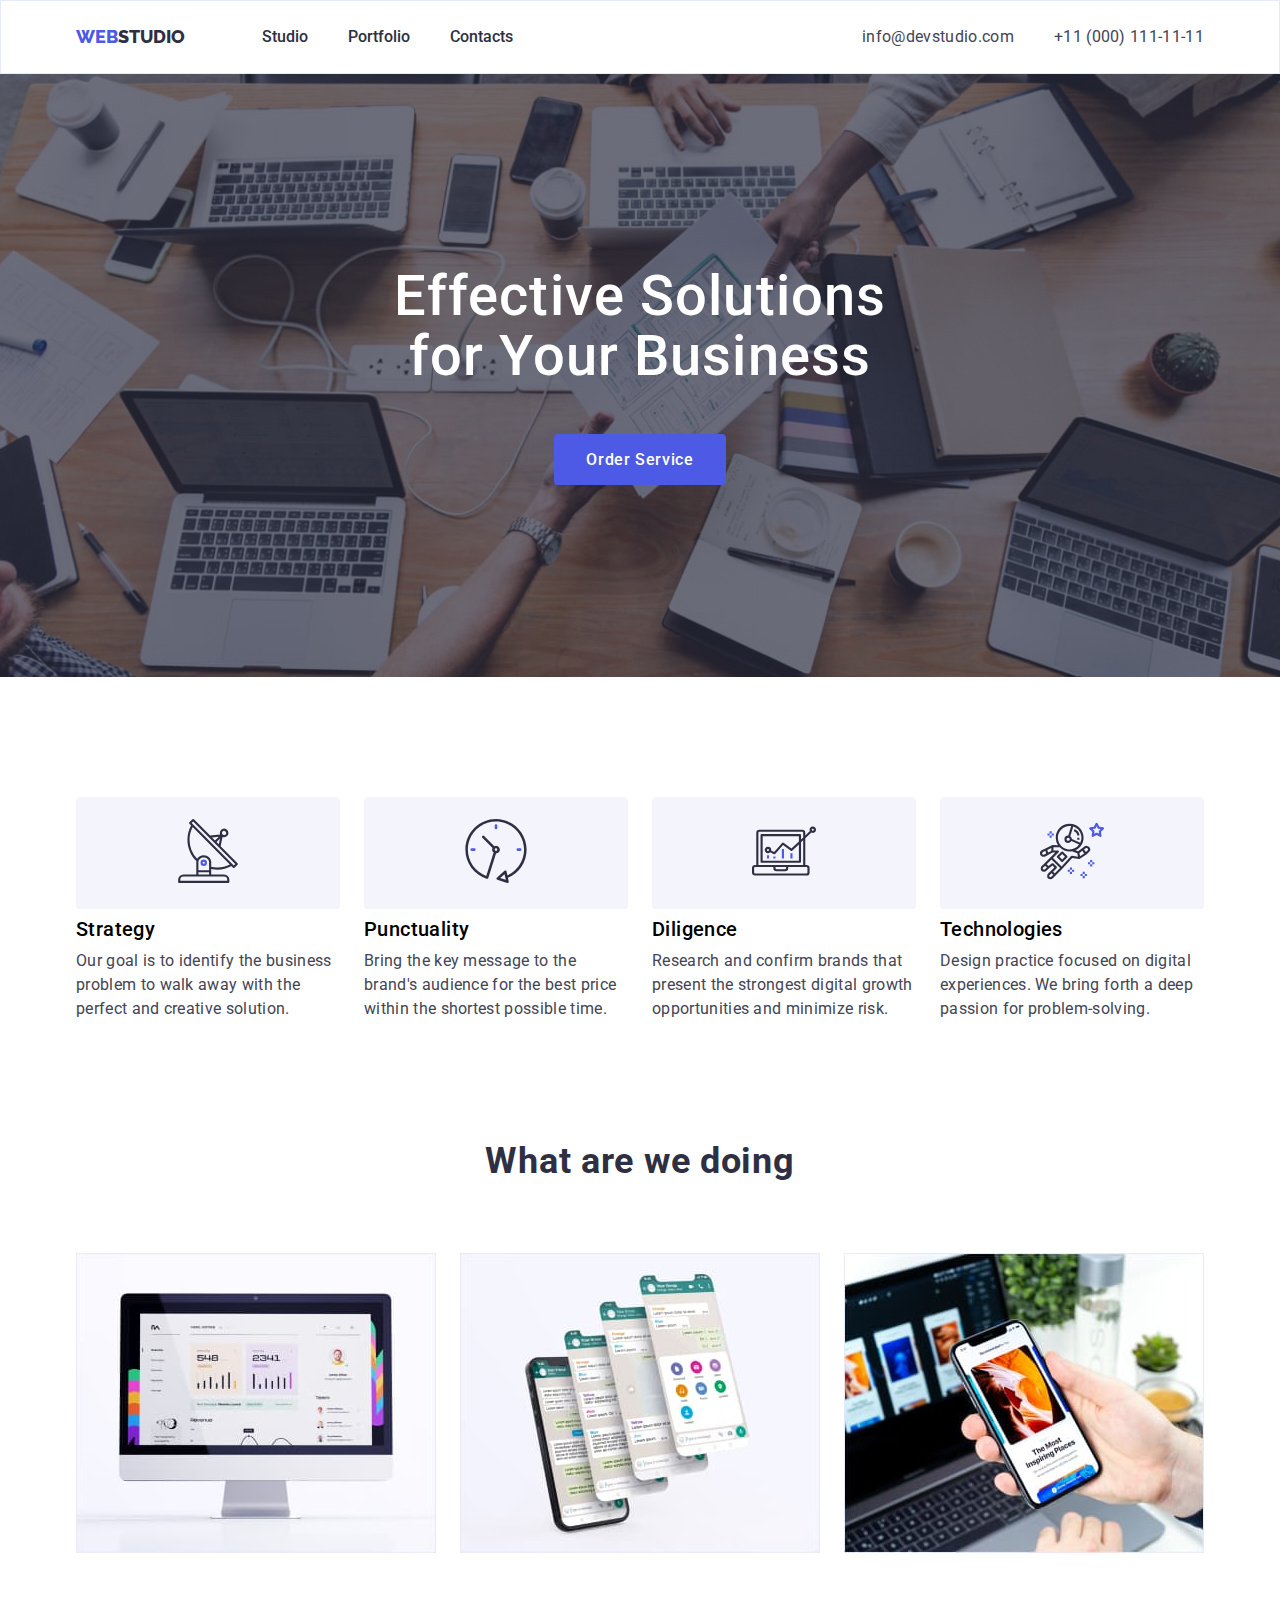
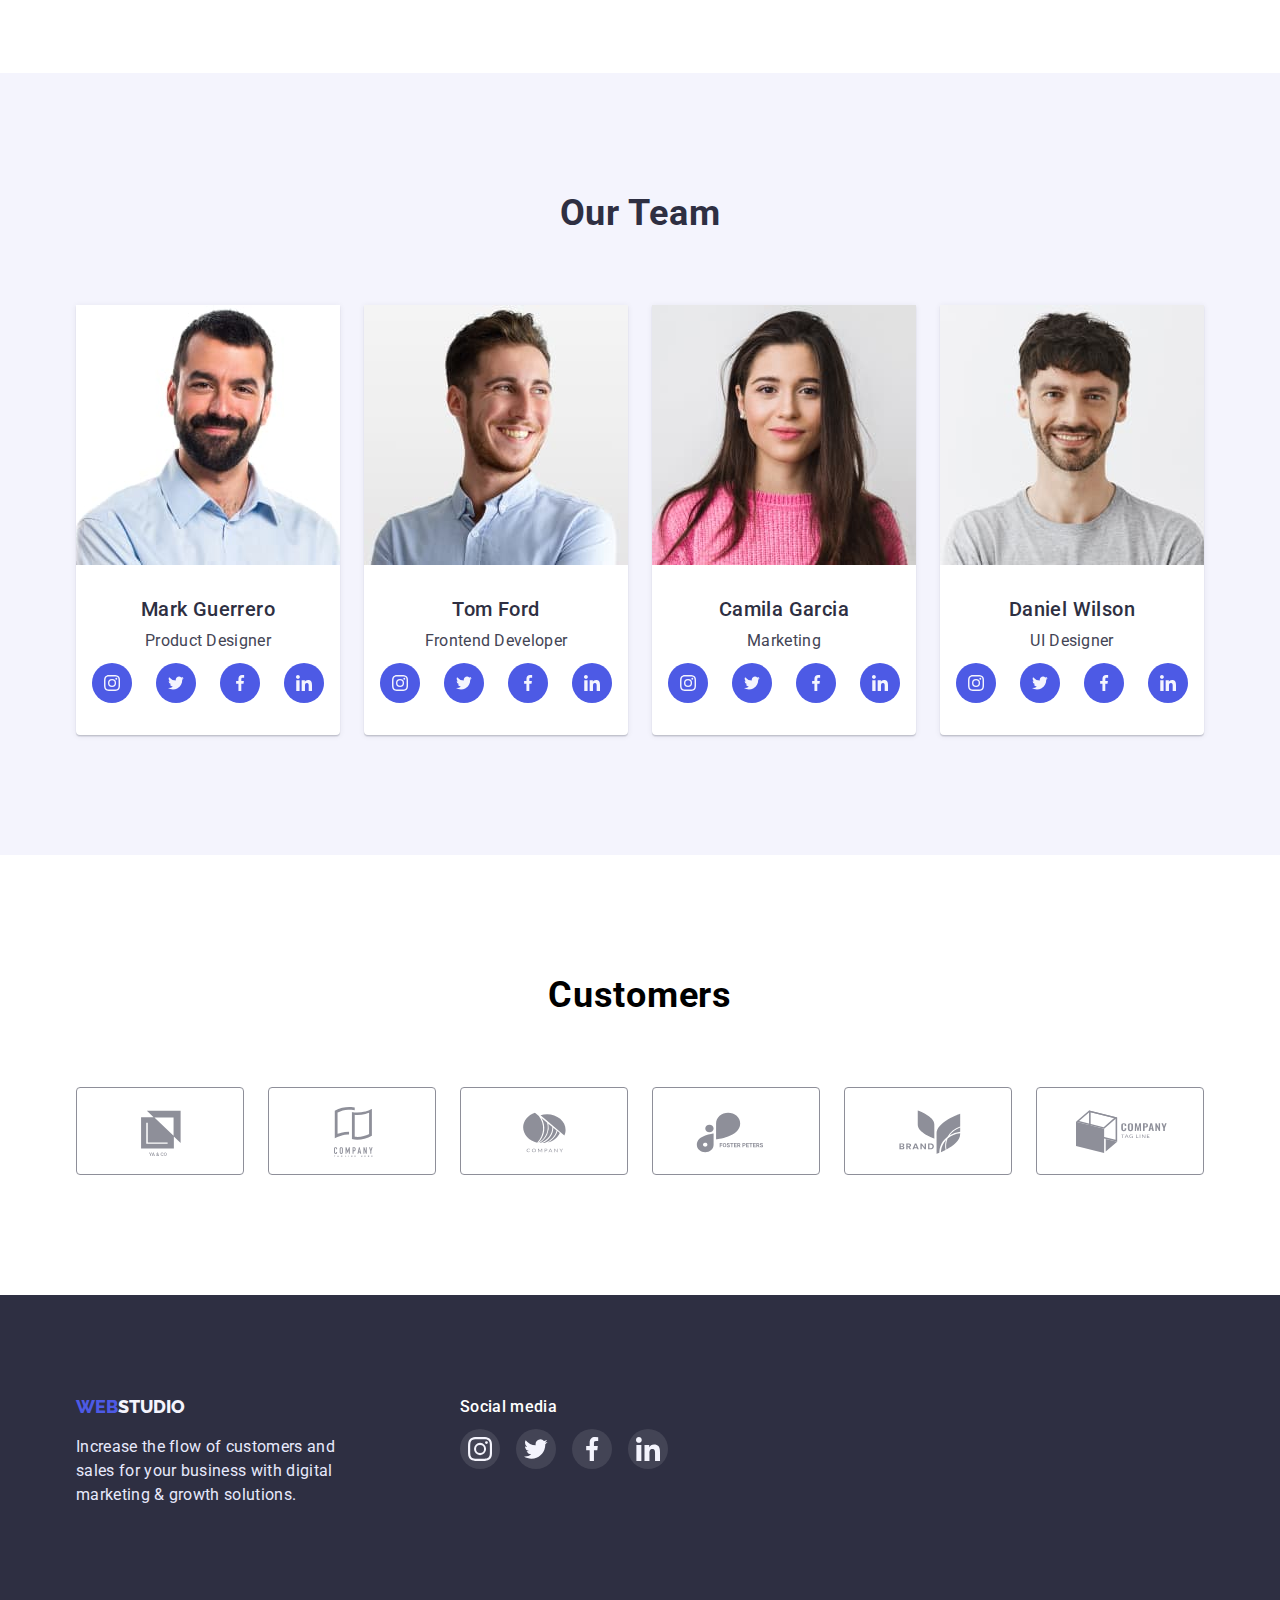
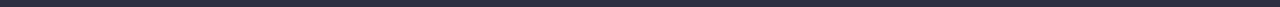
==== index.html @ e8c15be3 "1" ====
<!DOCTYPE html>
<html lang="eu">

<head>
    <meta charset="UTF-8">
    <meta http-equiv="X-UA-Compatible" content="IE=edge">
    <meta name="viewport" content="width=device-width, initial-scale=1.0">
    <link rel="preconnect" href="https://fonts.googleapis.com">
    <link rel="preconnect" href="https://fonts.gstatic.com" crossorigin>
    <link href="https://fonts.googleapis.com/css2?family=Raleway:wght@800&family=Roboto:wght@400;500;700&display=swap"
        rel="stylesheet">
    <link
        href="https://fonts.googleapis.com/css2?family=Raleway:wght@500&family=Roboto:wght@400;500;700;900&display=swap"
        rel="stylesheet">
    <link rel="stylesheet"
        href="https://cdnjs.cloudflare.com/ajax/libs/modern-normalize/1.1.0/modern-normalize.min.css">
    <link rel="stylesheet" href="./css/styles.css">
    <title>Document</title>
</head>

<body>
    <header class="header">
        <div class="container main-block">
            <nav class="main-nav">
                <a href="#" class="logo1">Web<span class="logo2">Studio</span></a>
                <ul class="menu-nav">
                    <li><a href="#" class="link">Studio</a></li>
                    <li><a href="./portfolio.html" class="link">Portfolio</a></li>
                    <li><a href="#" class="link">Contacts</a></li>
                </ul>
            </nav>
            <ul class="second-nav">
                <li><a href="mailto:info@devstudio.com" class="mail">info@devstudio.com</a></li>
                <li><a href="tel:+380961111111" class="phone">+11 (000) 111-11-11</a></li>
            </ul>
        </div>
    </header>
    <main>

        <section class="hero-section">
            <div class="container-hero">
                <h1 class="hero">Effective Solutions<br>for Your Business</h1>
                <a href="#" class="order-button">
                    Order Service
                </a>
            </div>
        </section>
        <section class="section-features">
            <div class="container ">
                <h2 class="visually-hidden">Our features</h2>
                <ul class="features">
                    <li class="features-item">
                        <div>
                            <a href="">
                                <svg class="features-icon" width="64" height="64">
                                    <use href="./images/icons.svg#icon-antenna"></use>
                                </svg>
                            </a>
                        </div>
                        <h3 class="title">Strategy</h3>
                        <p class="information">Our goal is to identify the business
                            problem to walk away with the perfect and creative solution.</p>
                    </li>

                    <li class="features-item">
                        <div>
                            <a href="">
                                <svg class="features-icon" width="64" height="64">
                                    <use href="./images/icons.svg#icon-clock-1"></use>
                                </svg>
                            </a>
                        </div>
                        <h3 class="title">Punctuality</h3>

                        <p class="information">Bring the key message to the brand's audience for the best price within
                            the
                            shortest possible
                            time.</p>
                    </li>

                    <li class="features-item">
                        <div>
                            <a href="">
                                <svg class="features-icon" width="64" height="64">
                                    <use href="./images/icons.svg#icon-diagram"></use>
                                </svg>
                            </a>
                        </div>
                        <h3 class="title">Diligence</h3>

                        <p class="information">Research and confirm brands that present the strongest digital growth
                            opportunities and minimize
                            risk.</p>
                    </li>

                    <li class="features-item">
                        <div>
                            <a href="">
                                <svg class="features-icon" width="64" height="64">
                                    <use href="./images/icons.svg#icon-astronaut"></use>
                                </svg>
                            </a>
                        </div>
                        <h3 class="title">Technologies</h3>

                        <p class="information">Design practice focused on digital experiences. We bring forth a deep
                            passion
                            for
                            problem-solving.</p>
                    </li>
                </ul>
            </div>
        </section>

        <section class="our-work">
            <div class="container">
                <h2 class="sub-hero">What are we doing</h2>
                <ul class="description-list">
                    <li><img src="./images/IMAC.jpg" alt="IMAC" width="360" class="img"></li>
                    <li><img src="./images/mod-dev.jpg" alt="Mobile development" width="360" class="img">
                    </li>
                    <li><img src="./images/testing.jpg" alt="Testing program softwear" width="360" class="img">
                    </li>
                </ul>
            </div>

        </section>
        <section class="our-team">
            <div class="container">
                <h2 class="sub-hero">Our Team</h2>
                <ul class="description-list">
                    <li class="project"><img src="./images/Mark-Guerrero.jpg" alt="Mark Guerrero" width="264"
                            class="img">
                        <div class="review">
                            <h3>Mark Guerrero</h3>
                            <p class="sub-info">Product Designer</p>
                            <ul class="soc-list">
                                <li class="soc-items"><a href="" class="soc-link">
                                        <svg class="soc-icon" width="16" height="16">
                                            <use href="./images/icons.svg#icon-instagram"></use>
                                        </svg>
                                    </a>
                                </li>

                                <li class="soc-items"><a href="" class="soc-link">
                                        <svg class="soc-icon" width="16" height="16">
                                            <use href="./images/icons.svg#icon-Twiter"></use>
                                        </svg>
                                    </a>
                                </li>

                                <li class="soc-items"><a href="" class="soc-link">
                                        <svg class="soc-icon" width="16" height="16">
                                            <use href="./images/icons.svg#icon-facebook"></use>
                                        </svg>
                                    </a>
                                </li>

                                <li class="soc-items"><a href="" class="soc-link">
                                        <svg class="soc-icon" width="16" height="16">
                                            <use href="./images/icons.svg#icon-linkedin"></use>
                                        </svg>
                                    </a>
                                </li>
                            </ul>
                        </div>
                    </li>

                    <li class="project"><img src="./images/Tom-Ford.jpg" alt="Mark Guerrero" width="264" class="img">
                        <div class="review">
                            <h3>Tom Ford
                            </h3>
                            <p class="sub-info">Frontend Developer</p>
                            <ul class="soc-list">
                                <li class="soc-items"><a href="" class="soc-link">
                                        <svg class="soc-icon" width="16" height="16">
                                            <use href="./images/icons.svg#icon-instagram"></use>
                                        </svg>
                                    </a>
                                </li>

                                <li class="soc-items"><a href="" class="soc-link">
                                        <svg class="soc-icon" width="16" height="16">
                                            <use href="./images/icons.svg#icon-Twiter"></use>
                                        </svg>
                                    </a>
                                </li>

                                <li class="soc-items"><a href="" class="soc-link">
                                        <svg class="soc-icon" width="16" height="16">
                                            <use href="./images/icons.svg#icon-facebook"></use>
                                        </svg>
                                    </a>
                                </li>

                                <li class="soc-items"><a href="" class="soc-link">
                                        <svg class="soc-icon" width="16" height="16">
                                            <use href="./images/icons.svg#icon-linkedin"></use>
                                        </svg>
                                    </a>
                                </li>
                            </ul>
                        </div>
                    </li>

                    <li class="project"><img src="./images/Camila-Garcia.jpg" alt="Camila Garcia" width="264"
                            class="img">
                        <div class="review">
                            <h3>Camila Garcia</h3>
                            <p class="sub-info">Marketing</p>
                            <ul class="soc-list">
                                <li class="soc-items"><a href="" class="soc-link">
                                        <svg class="soc-icon" width="16" height="16">
                                            <use href="./images/icons.svg#icon-instagram"></use>
                                        </svg>
                                    </a>
                                </li>

                                <li class="soc-items"><a href="" class="soc-link">
                                        <svg class="soc-icon" width="16" height="16">
                                            <use href="./images/icons.svg#icon-Twiter"></use>
                                        </svg>
                                    </a>
                                </li>

                                <li class="soc-items"><a href="" class="soc-link">
                                        <svg class="soc-icon" width="16" height="16">
                                            <use href="./images/icons.svg#icon-facebook"></use>
                                        </svg>
                                    </a>
                                </li>

                                <li class="soc-items"><a href="" class="soc-link">
                                        <svg class="soc-icon" width="16" height="16">
                                            <use href="./images/icons.svg#icon-linkedin"></use>
                                        </svg>
                                    </a>
                                </li>
                            </ul>
                        </div>
                    </li>

                    <li class="project"><img src="./images/Daniel-Wilson.jpg" alt="Daniel Wilson" width="264"
                            class="img">
                        <div class="review">
                            <h3>Daniel Wilson</h3>
                            <p class="sub-info">UI Designer</p>
                            <ul class="soc-list">
                                <li class="soc-items"><a href="" class="soc-link">
                                        <svg class="soc-icon" width="16" height="16">
                                            <use href="./images/icons.svg#icon-instagram"></use>
                                        </svg>
                                    </a>
                                </li>

                                <li class="soc-items"><a href="" class="soc-link">
                                        <svg class="soc-icon" width="16" height="16">
                                            <use href="./images/icons.svg#icon-Twiter"></use>
                                        </svg>
                                    </a>
                                </li>

                                <li class="soc-items"><a href="" class="soc-link">
                                        <svg class="soc-icon" width="16" height="16">
                                            <use href="./images/icons.svg#icon-facebook"></use>
                                        </svg>
                                    </a>
                                </li>

                                <li class="soc-items"><a href="" class="soc-link">
                                        <svg class="soc-icon" width="16" height="16">
                                            <use href="./images/icons.svg#icon-linkedin"></use>
                                        </svg>
                                    </a>
                                </li>
                            </ul>
                        </div>
                    </li>
                </ul>
            </div>
        </section>
        <section class="section-comp">
            <div class="container-comp">
                <h2>Customers</h2>
                <ul class="company-list">
                    <li class="company-items">
                        <a href="" class="company-link">
                            <svg class="company-icon">
                                <use href="./images/icons.svg#icon-YA-GO"></use>
                            </svg>
                        </a>
                    </li>
                    <li class="company-items">
                        <a href="" class="company-link">
                            <svg class="company-icon">
                                <use href="./images/icons.svg#icon-Tagline"></use>
                            </svg>
                        </a>
                    </li>
                    <li class="company-items">
                        <a href="" class="company-link">
                            <svg class="company-icon">
                                <use href="./images/icons.svg#icon-Company"></use>
                            </svg>
                        </a>
                    </li>
                    <li class="company-items">
                        <a href="" class="company-link">
                            <svg class="company-icon">
                                <use href="./images/icons.svg#icon-Foster-peters"></use>
                            </svg>
                        </a>
                    </li>
                    <li class="company-items">
                        <a href="" class="company-link">
                            <svg class="company-icon">
                                <use href="./images/icons.svg#icon-Brand"></use>
                            </svg>
                        </a>
                    </li>
                    <li class="company-items">
                        <a href="" class="company-link">
                            <svg class="company-icon">
                                <use href="./images/icons.svg#icon-Company-box"></use>
                            </svg>
                        </a>
                    </li>
                </ul>
            </div>
        </section>
    </main>
    <footer class="footer">
        <div class="container-footer">
            <div>
                <a href="#" class="logo1">WEB<span class="logo2-1">STUDIO</span></a>
                <p class="foot-text">Increase the flow of customers and sales for your business with digital
                    marketing &
                    growth
                    solutions.</p>
            </div>
            <div class="footer-hero">
                <h3>Social media</h3>
                <ul class="soc-list-footer">
                    <li class="soc-items-footer"><a href="" class="soc-link-footer">
                            <svg class="soc-icon-footer" width="16" height="16">
                                <use href="./images/icons.svg#icon-instagram"></use>
                            </svg>
                        </a>
                    </li>

                    <li class="soc-items-footer"><a href="" class="soc-link-footer">
                            <svg class="soc-icon-footer" width="16" height="16">
                                <use href="./images/icons.svg#icon-Twiter"></use>
                            </svg>
                        </a>
                    </li>

                    <li class="soc-items-footer"><a href="" class="soc-link-footer">
                            <svg class="soc-icon-footer" width="16" height="16">
                                <use href="./images/icons.svg#icon-facebook"></use>
                            </svg>
                        </a>
                    </li>

                    <li class="soc-items-footer"><a href="" class="soc-link-footer">
                            <svg class="soc-icon-footer" width="16" height="16">
                                <use href="./images/icons.svg#icon-linkedin"></use>
                            </svg>
                        </a>
                    </li>
                </ul>
            </div>

        </div>
    </footer>
</body>


</html>
---- css/styles.css ----
:root {
    --color-brend: #4D5AE5;
    --color-brend2: #2E2F42;
    --color-button: #E7E9FC;
    --color-extrainfo: #434455;
    --color-second-white: #F4F4FD;
}

* {
    margin: 0;
    padding: 0;
}

body {
    font-family: 'Roboto', sans-serif;
    background: white;
}

.header {
    box-shadow: 0px 2px 1px rgba(46, 47, 66, 0.08), 0px 1px 1px rgba(46, 47, 66, 0.16), 0px 1px 6px rgba(46, 47, 66, 0.08);
    border: 1px solid #E7E9FC;
}

.features-item {
    max-width: 264px;
}

.features-item>div {
    margin-bottom: 8px;
    display: flex;
    align-items: center;
    justify-content: center;
    height: 112px;
    width: 264px;
    background-color: #F4F4FD;
    border-radius: 4px;
}

.container {}

.main-block {
    display: flex;
    justify-content: space-between;
}

.main-nav {
    display: flex;
    align-items: center;

}

.main-nav>a {
    text-transform: uppercase;
}

.list-features {
    display: flex;

}

.main-section {
    padding-top: 96px;
    padding-bottom: 120px;
}

.container-project {
    width: 1152px;
    padding: 0px 12px;
    margin: 0 auto;
}

.container-comp {
    text-align: center;
}

.container-comp>h2 {
    text-transform: capitalize;
    letter-spacing: 0.02em;
    font-weight: 700;
    font-size: 36px;
    line-height: 40px;
}


.container,
.container-hero,
.container-footer,
.container-button,
.container-comp {
    width: 1152px;
    padding: 0px 12px;
    margin: 0 auto;


}

.container-footer {
    display: flex;
    text-align: start;
}

.visually-hidden {
    position: absolute;
    width: 1px;
    height: 1px;
    margin: -1px;
    border: 0;
    padding: 0;
    white-space: nowrap;
    clip-path: inset(100%);
    clip: rect(0 0 0 0);
    overflow: hidden;
}

.sub-info {
    font-size: 16px;
    line-height: 24px;
    margin-top: 8px;
    font-weight: 400;
    letter-spacing: 0.02em;
    color: #434455;

}

.logo1 {
    text-decoration: none;
    font-family: "Raleway";
    font-style: normal;
    font-weight: 800;
    font-size: 18px;
    line-height: 24px;
    color: var(--color-brend);

}

.logo2 {
    color: var(--color-brend2);
}

.our-team {
    padding-bottom: 120px;
    padding-top: 120px;
    background: #F4F4FD;
}

.our-work {
    padding-top: 120px;
    padding-bottom: 120px;
}

.img {

    margin: 0px;
    display: block;
}

.sub-hero {
    margin-bottom: 72px;
    text-align: center;

    font-style: normal;
    font-weight: 700;
    font-size: 36px;
    line-height: 40px;


    letter-spacing: 0.02em;

    color: var(--color-brend2);
}

.hero-section {
    max-width: 1440px;
    background-image: linear-gradient(rgba(46, 47, 66, 0.7),
            rgba(46, 47, 66, 0.7)),
        url(../images/people-office.jpg);
    background-repeat: no-repeat;
    background-size: cover;
    background-position: center;
    padding: 192px 0px;
    text-align: center;
    margin: 0 auto;
}

.hero {
    margin-bottom: 48px;
    text-align: center;

    font-style: normal;
    font-weight: 500;
    font-size: 56px;
    line-height: 60px;

    letter-spacing: 0.02em;
    color: #FFFFFF;
}

h3 {
    font-weight: 500;
    font-size: 20px;
    line-height: 24px;

    letter-spacing: 0.02em;
}

.title-port {

    font-style: normal;
    font-weight: 500;
    font-size: 20px;
    line-height: 24px;

    letter-spacing: 0.02em;
}

.title {
    margin-bottom: 8px;

    font-style: normal;
    font-weight: 500;
    font-size: 20px;
    line-height: 24px;

    letter-spacing: 0.02em;


}

.information {
    max-width: 264px;
    letter-spacing: 0.02em;
    color: var(--color-extrainfo);
}

.visually-hidden {
    position: absolute;
    width: 1px;
    height: 1px;
    margin: -1px;
    border: 0;
    padding: 0;
    white-space: nowrap;
    clip-path: inset(100%);
    clip: rect (0 0 0 0);
    overflow: hidden;
}

.second-nav {
    display: flex;
    gap: 40px;
}

.menu-nav {
    margin-left: 77px;
    display: flex;
    gap: 40px;
}

.body-nav {
    justify-content: center;
    display: flex;

    margin-bottom: 72px;
    display: flex;
    gap: 24px;
}

.section-features {
    padding-top: 120px;
}

.features {
    display: flex;
    justify-content: space-between;
}

.description-list {
    display: flex;
    justify-content: space-between;
}

.project-port {

    border-radius: 0px 0px 4px 4px;
    background: #FFFFFF;
    width: 360px;
    font-weight: 500;
    color: var(--color-brend2);
}

.project-port:hover {
    box-shadow: 0px 1px 6px rgba(46, 47, 66, 0.08), 0px 1px 1px rgba(46, 47, 66, 0.16), 0px 2px 1px rgba(46, 47, 66, 0.08);
}


.soc-list {
    margin-top: 10px;
    display: flex;
    justify-content: center;
    column-gap: 24px;
    list-style: none;
}

.soc-items {
    width: 40px;
    height: 40px;
}

.soc-link {
    display: flex;
    align-items: center;
    justify-content: center;
    width: 100%;
    height: 100%;
    background-color: var(--color-brend);
    border-radius: 100%;
}

.soc-icon {
    fill: var(--color-second-white)
}

.soc-link:hover,
.soc-link:focus {

    background-color: #404BBF;
}

.list-project {

    display: flex;
    flex-wrap: wrap;
    row-gap: 48px;
    column-gap: 24px;
}

.menu-nav,
.second-nav,
.body-nav,
.list-project,
.features,
.description-list {
    font-weight: 400;
    font-size: 16px;
    list-style: none;
}

.review {
    border-radius: 0px 0px 4px 4px;
    padding-top: 32px;
    padding-bottom: 32px;
    ;

    text-align: center;
}



.link,
.phone,
.project,
.foot-text,
.information {
    font-weight: 400;
    font-size: 16px;
    line-height: 24px;
}

.link:focus,
.mail:focus,
.phone:focus {
    color: var(--color-brend);
}

.link {
    display: block;
    padding: 24px 0px;
    text-decoration: none;
    font-weight: 500;
    color: var(--color-brend2);

}

.mail,
.phone {
    display: block;
    padding: 24px 0px;
    font-style: normal;
    font-weight: 400;
    font-size: 16px;
    line-height: 24px;


    letter-spacing: 0.02em;
    text-decoration: none;
    color: var(--color-extrainfo);
}

.button {
    padding: 8px 16px;

    background: #F4F4FD;

    border: 1px solid #E7E9FC;
    border-radius: 4px;

    font-weight: 500;
    color: var(--color-brend);
    cursor: pointer;

    font-family: inherit;
    font-style: normal;
    font-size: 16px;
    line-height: 24px;
    letter-spacing: 0.04em;
}

.button:hover,
button:focus {
    box-shadow: 0px 3px 1px rgba(0, 0, 0, 0.1), 0px 2px 1px rgba(0, 0, 0, 0.08), 0px 2px 2px rgba(0, 0, 0, 0.12);
    border: 1px solid var(--color-brend);
    color: #FFFFFF;
    background-color: var(--color-brend);
}

.order-button {
    display: inline-block;
    padding: 16px 32px;
    min-width: 170px;
    font-family: 'Roboto';
    font-weight: 500;
    font-size: 16px;
    line-height: 19px;
    letter-spacing: 0.04em;
    text-decoration: none;
    background: #4D5AE5;
    color: #FFFFFF;
    border-radius: 4px;
    cursor: pointer;

}

.order-button:hover {
    background: #4D5AE5;
    box-shadow: 0px 1px 6px rgba(46, 47, 66, 0.08), 0px 1px 1px rgba(46, 47, 66, 0.16), 0px 2px 1px rgba(46, 47, 66, 0.08);
    border-radius: 4px;
}

.order-button:focus {
    background: #404BBF;
}

.review-prot {
    border-left: 1px solid #E7E9FC;
    border-right: 1px solid #E7E9FC;
    border-bottom: 1px solid #E7E9FC;
    padding-top: 32px;
    padding-bottom: 32px;
    padding-left: 16px;
    text-align: left;

}

.project {

    background: #FFFFFF;




    box-shadow: 0px 1px 6px rgba(46, 47, 66, 0.08), 0px 1px 1px rgba(46, 47, 66, 0.16), 0px 2px 1px rgba(46, 47, 66, 0.08);
    border-radius: 0px 0px 4px 4px;

    color: var(--color-brend2);
}

.section-comp {
    padding-top: 120px;
    padding-bottom: 120px;
}

.company-list {
    margin-top: 72px;
    display: flex;
    justify-content: center;
    column-gap: 24px;
    list-style: none;
}

.company-items {
    width: 168px;
    height: 88px;
}

.company-link {

    border-radius: 4px;
    border: 1px solid #8E8F99;
    padding: 16px 32px;
    display: flex;
    width: 100%;
    height: 100%;
}

.company-icon {
    fill: #8E8F99;
}

.company-link:hover .company-icon,
.company-link:focus .company-icon {
    fill: #404BBF;
}

.company-link:hover,
.company-link:focus {

    border-color: #404BBF;
}

.footer {
    padding-top: 100px;
    padding-bottom: 100px;
    background-color: var(--color-brend2);
}

.footer-hero {
    margin-left: 120px;
}

.footer-hero>h3 {
    font-family: 'Roboto';
    font-style: normal;
    font-weight: 500;
    font-size: 16px;
    line-height: 24px;

    color: #FFFFFF;
    letter-spacing: 0.02em;
}

.logo2-1 {
    color: var(--color-second-white)
}

.foot-text {
    letter-spacing: 0.02em;
    margin-top: 16px;
    max-width: 264px;
    color: var(--color-button);
}

.soc-list-footer {
    margin-top: 10px;
    display: flex;
    justify-content: center;
    column-gap: 16px;
    list-style: none;
}

.soc-items-footer {
    width: 40px;
    height: 40px;
}

.soc-link-footer {
    display: flex;
    align-items: center;
    justify-content: center;
    width: 100%;
    height: 100%;
    background: rgba(255, 255, 255, 0.1);
    border-radius: 100%;
}

.soc-link-footer:hover,
.soc-link-footer:focus {
    border-radius: 100%;
    background: #31D0AA;
}

.soc-icon-footer {
    width: 24px;
    height: 24px;
    fill: var(--color-second-white)
}
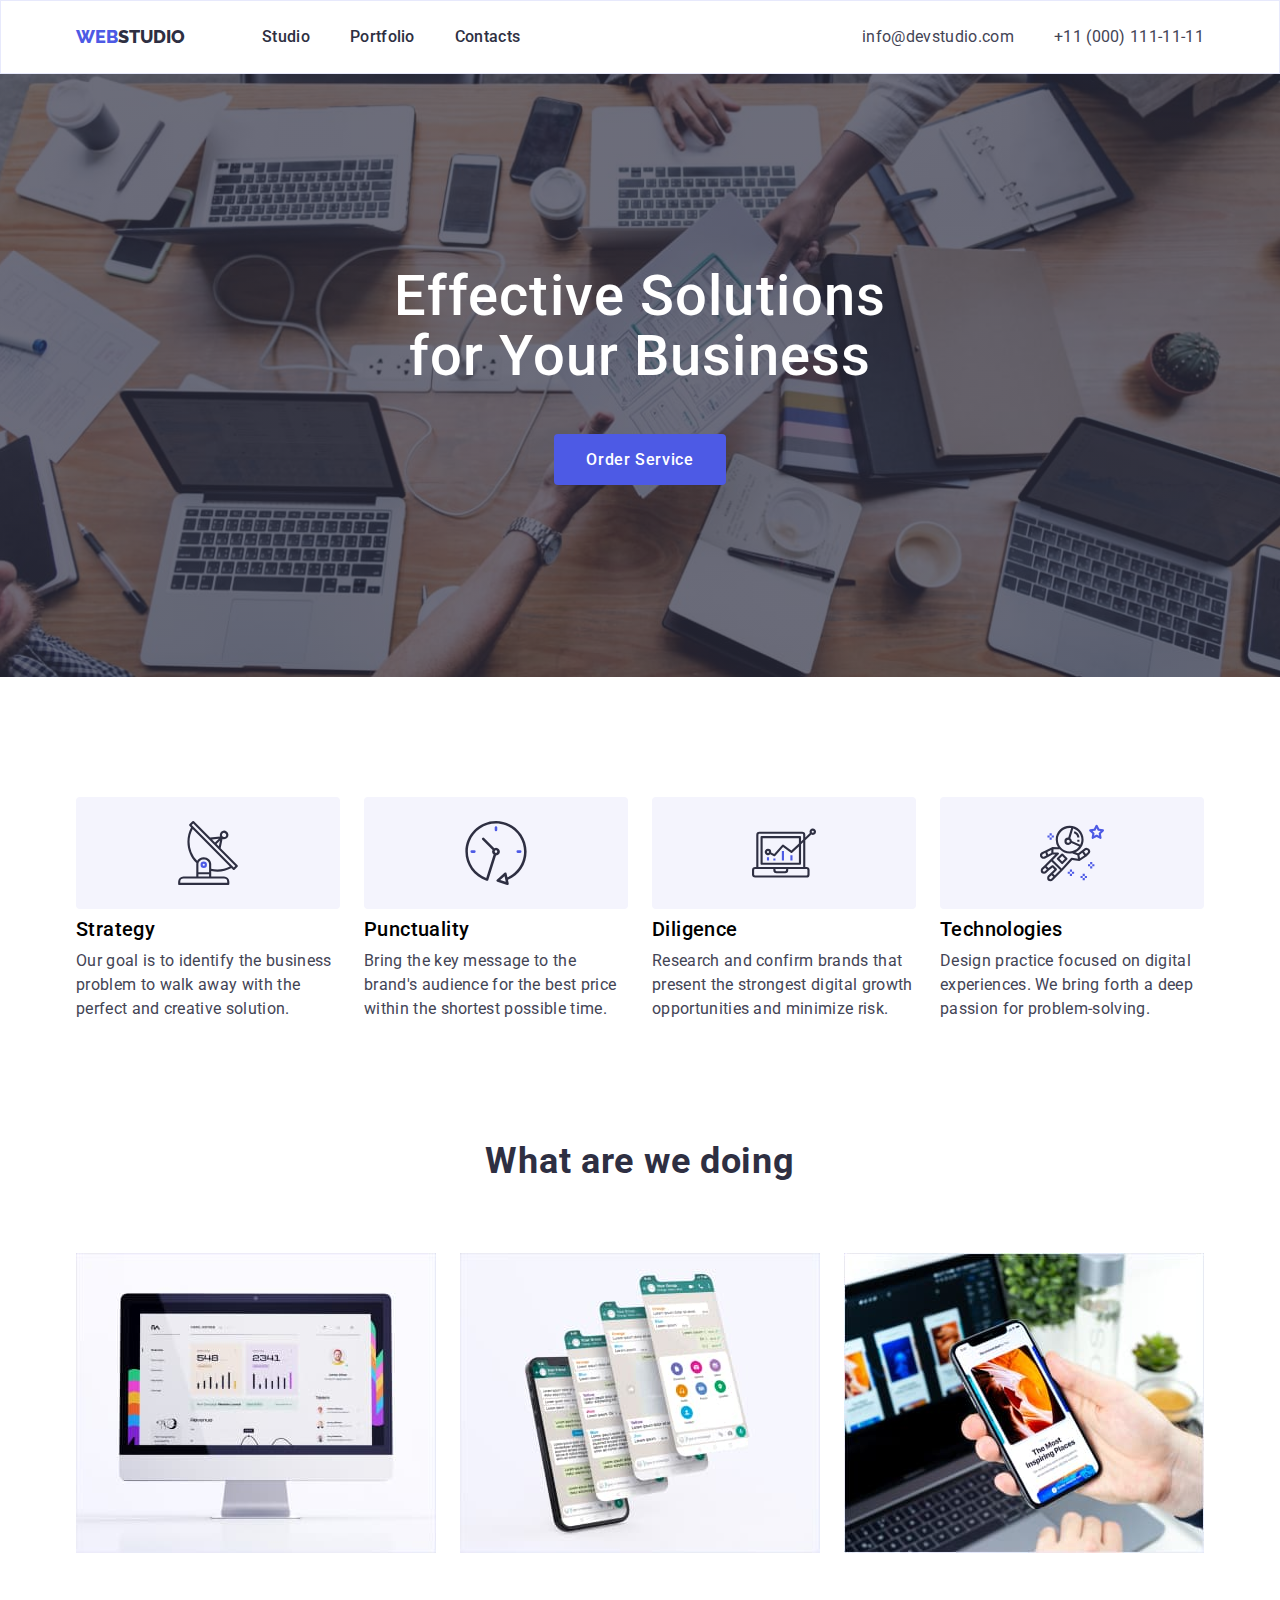
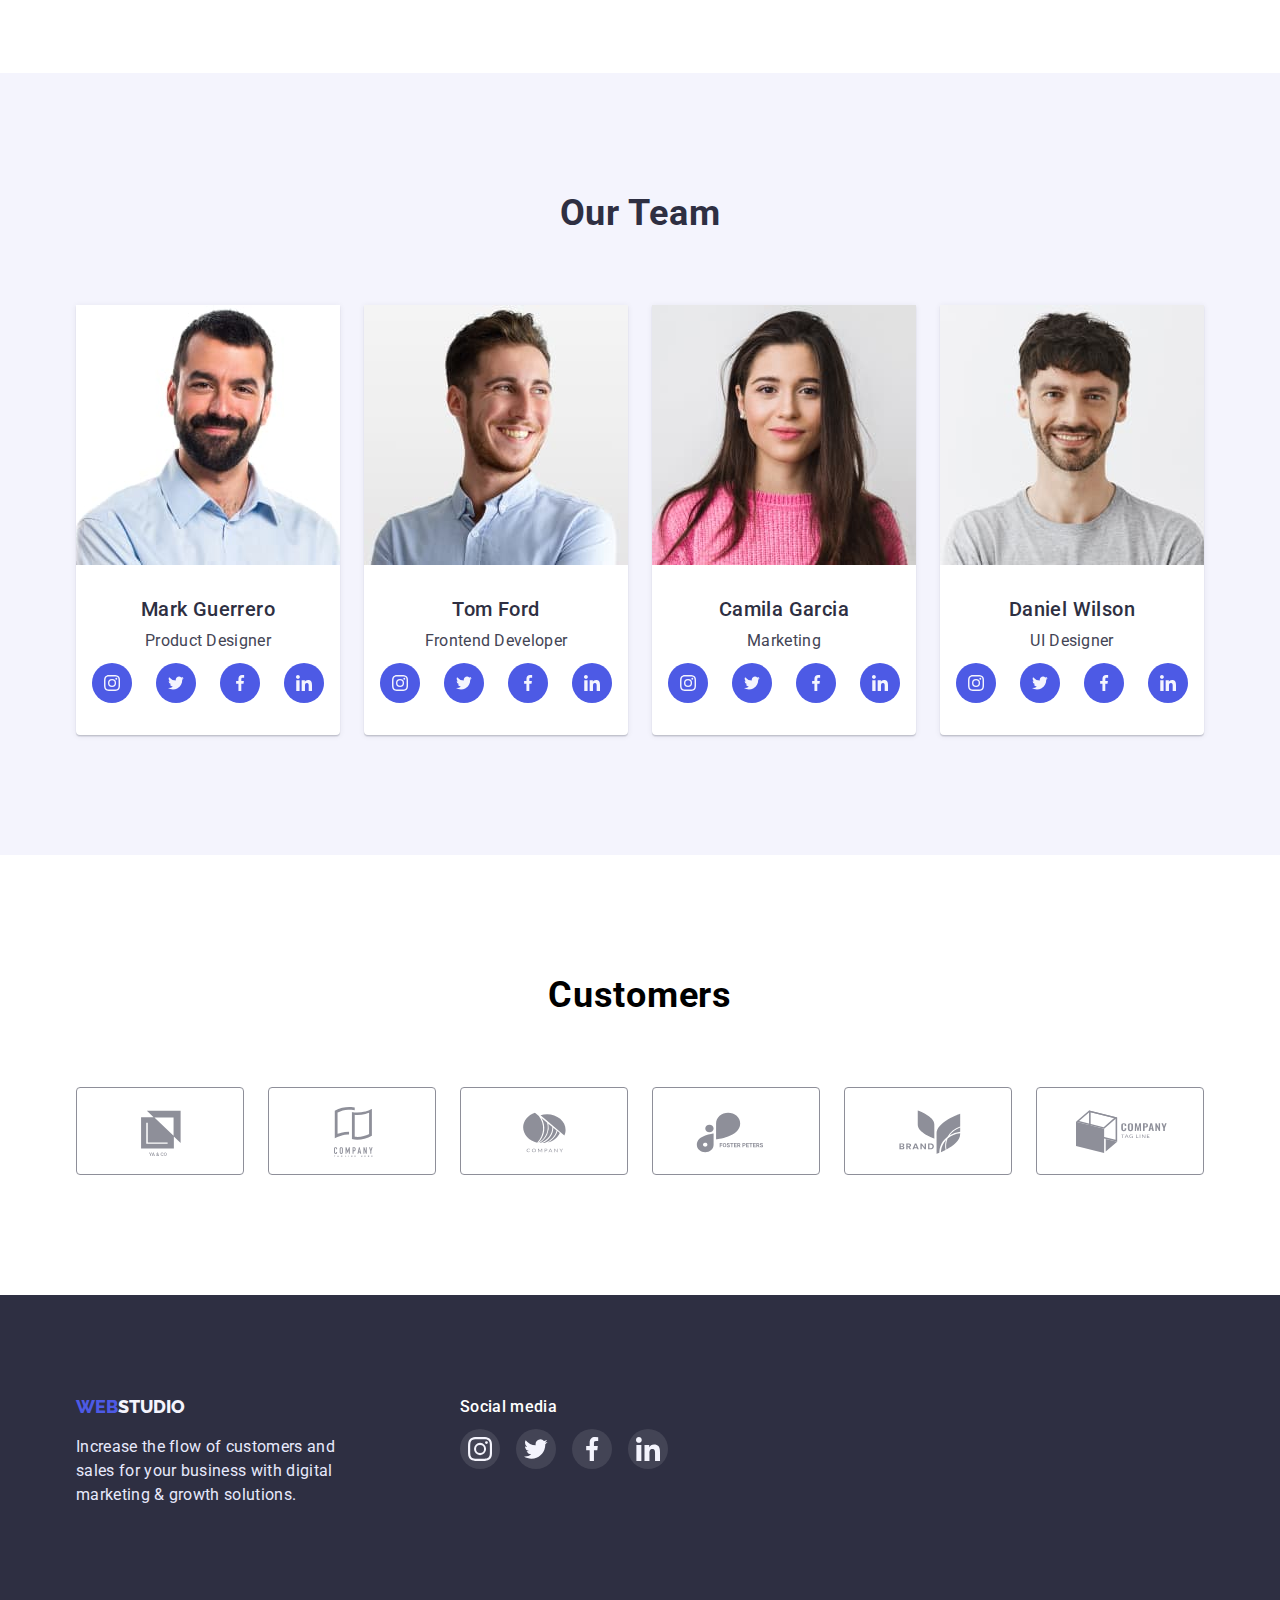
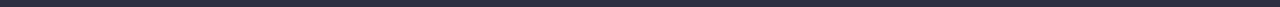
==== commit 306827ff: "1" ====
--- a/index.html
+++ b/index.html
@@ -24,9 +24,9 @@
             <nav class="main-nav">
                 <a href="#" class="logo1">Web<span class="logo2">Studio</span></a>
                 <ul class="menu-nav">
-                    <li><a href="#" class="link">Studio</a></li>
-                    <li><a href="./portfolio.html" class="link">Portfolio</a></li>
-                    <li><a href="#" class="link">Contacts</a></li>
+                    <li class="header-bar"><a href="#" class="link">Studio</a></li>
+                    <li class="header-bar"><a href="./portfolio.html" class="link">Portfolio</a></li>
+                    <li class="header-bar"><a href="#" class="link">Contacts</a></li>
                 </ul>
             </nav>
             <ul class="second-nav">
@@ -51,11 +51,9 @@
                 <ul class="features">
                     <li class="features-item">
                         <div>
-                            <a href="">
-                                <svg class="features-icon" width="64" height="64">
-                                    <use href="./images/icons.svg#icon-antenna"></use>
-                                </svg>
-                            </a>
+                            <svg class="features-icon" width="64" height="64">
+                                <use href="./images/icons.svg#icon-antenna"></use>
+                            </svg>
                         </div>
                         <h3 class="title">Strategy</h3>
                         <p class="information">Our goal is to identify the business
@@ -64,11 +62,9 @@
 
                     <li class="features-item">
                         <div>
-                            <a href="">
-                                <svg class="features-icon" width="64" height="64">
-                                    <use href="./images/icons.svg#icon-clock-1"></use>
-                                </svg>
-                            </a>
+                            <svg class="features-icon" width="64" height="64">
+                                <use href="./images/icons.svg#icon-clock-1"></use>
+                            </svg>
                         </div>
                         <h3 class="title">Punctuality</h3>
 
@@ -80,11 +76,9 @@
 
                     <li class="features-item">
                         <div>
-                            <a href="">
-                                <svg class="features-icon" width="64" height="64">
-                                    <use href="./images/icons.svg#icon-diagram"></use>
-                                </svg>
-                            </a>
+                            <svg class="features-icon" width="64" height="64">
+                                <use href="./images/icons.svg#icon-diagram"></use>
+                            </svg>
                         </div>
                         <h3 class="title">Diligence</h3>
 
@@ -95,11 +89,11 @@
 
                     <li class="features-item">
                         <div>
-                            <a href="">
-                                <svg class="features-icon" width="64" height="64">
-                                    <use href="./images/icons.svg#icon-astronaut"></use>
-                                </svg>
-                            </a>
+
+                            <svg class="features-icon" width="64" height="64">
+                                <use href="./images/icons.svg#icon-astronaut"></use>
+                            </svg>
+
                         </div>
                         <h3 class="title">Technologies</h3>
 
--- a/css/styles.css
+++ b/css/styles.css
@@ -355,7 +355,6 @@
 }
 
 
-
 .link,
 .phone,
 .project,
@@ -372,12 +371,36 @@
     color: var(--color-brend);
 }
 
+.link:hover {
+    color: var(--color-brend);
+}
+
+.header-bar {
+    position: relative;
+}
+
+.link:hover::after {
+    content: '';
+    width: 100%;
+    height: 4px;
+    position: absolute;
+    bottom: 0;
+    right: 0;
+    background: #404BBF;
+    border-radius: 2px;
+
+}
+
 .link {
+    font-weight: 500;
     display: block;
     padding: 24px 0px;
     text-decoration: none;
-    font-weight: 500;
     color: var(--color-brend2);
+    font-weight: 500;
+    font-size: 16px;
+    letter-spacing: 0.02em;
+
 
 }
 
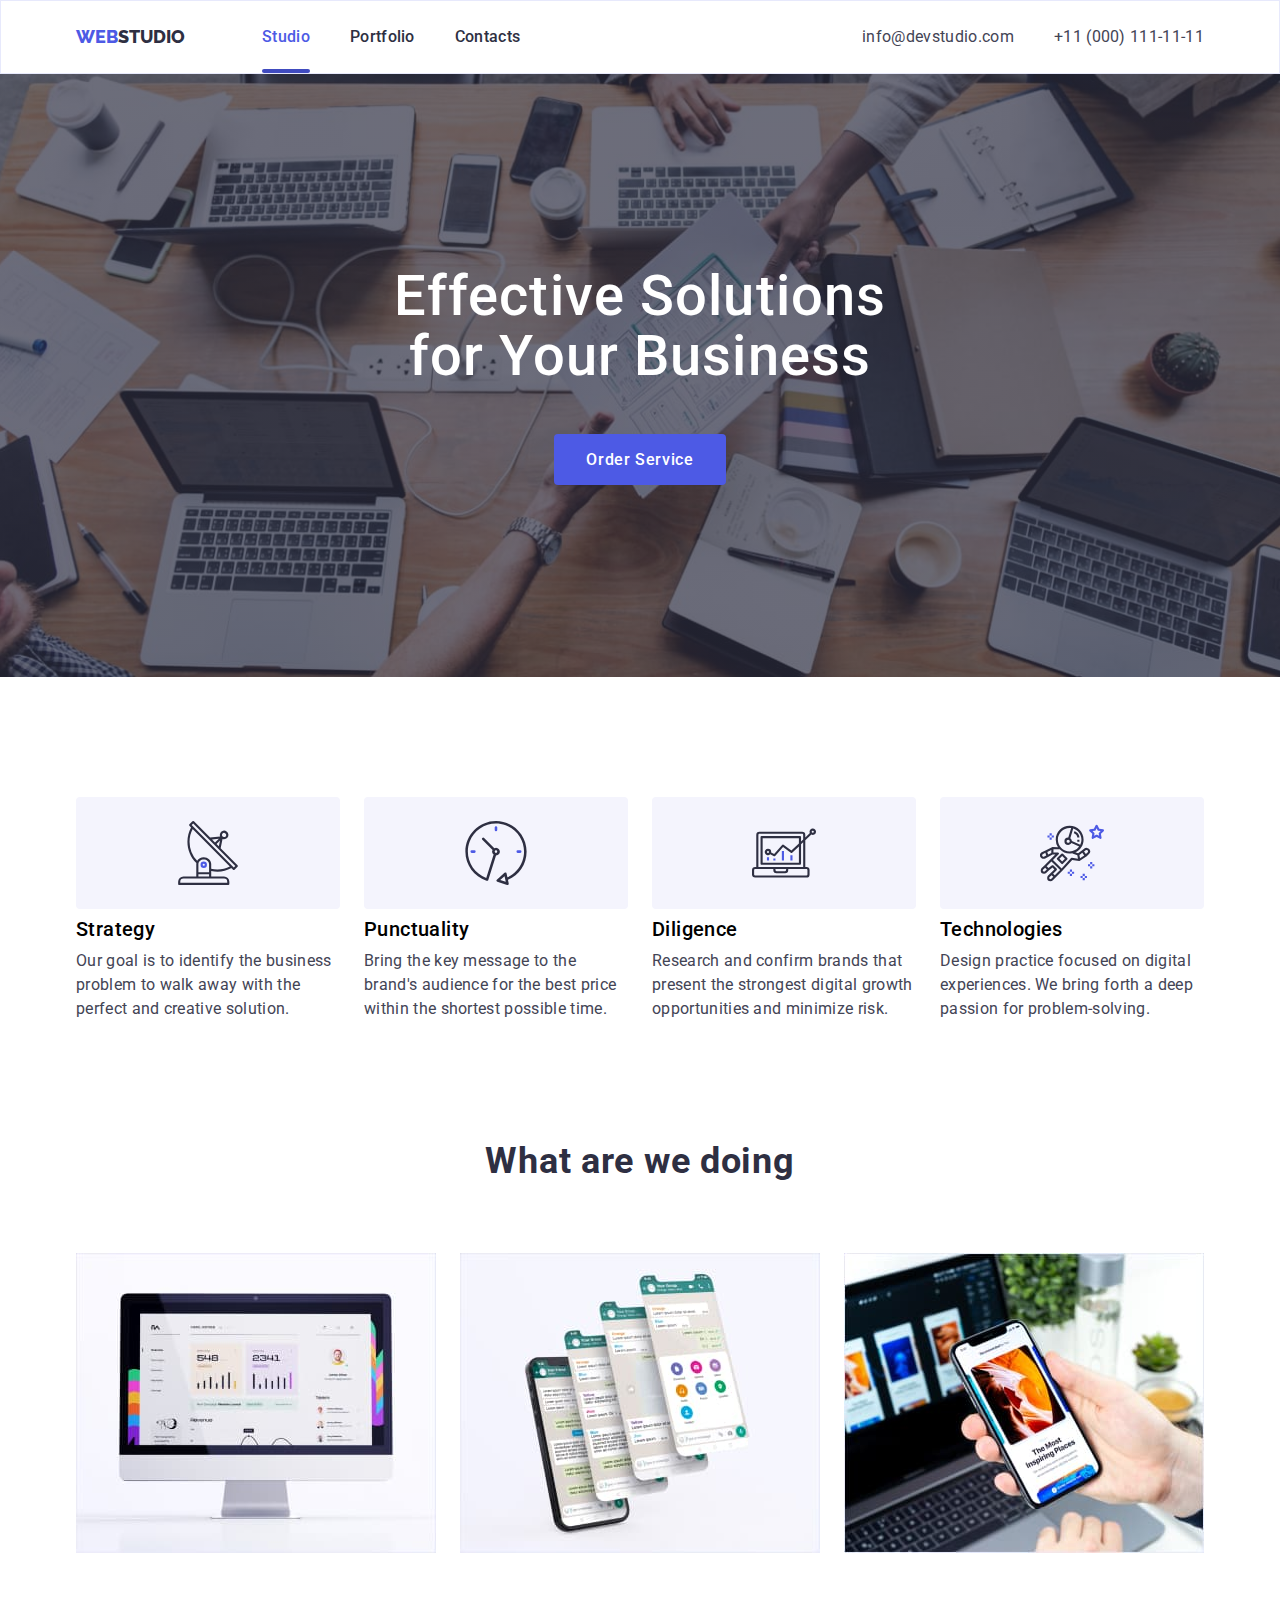
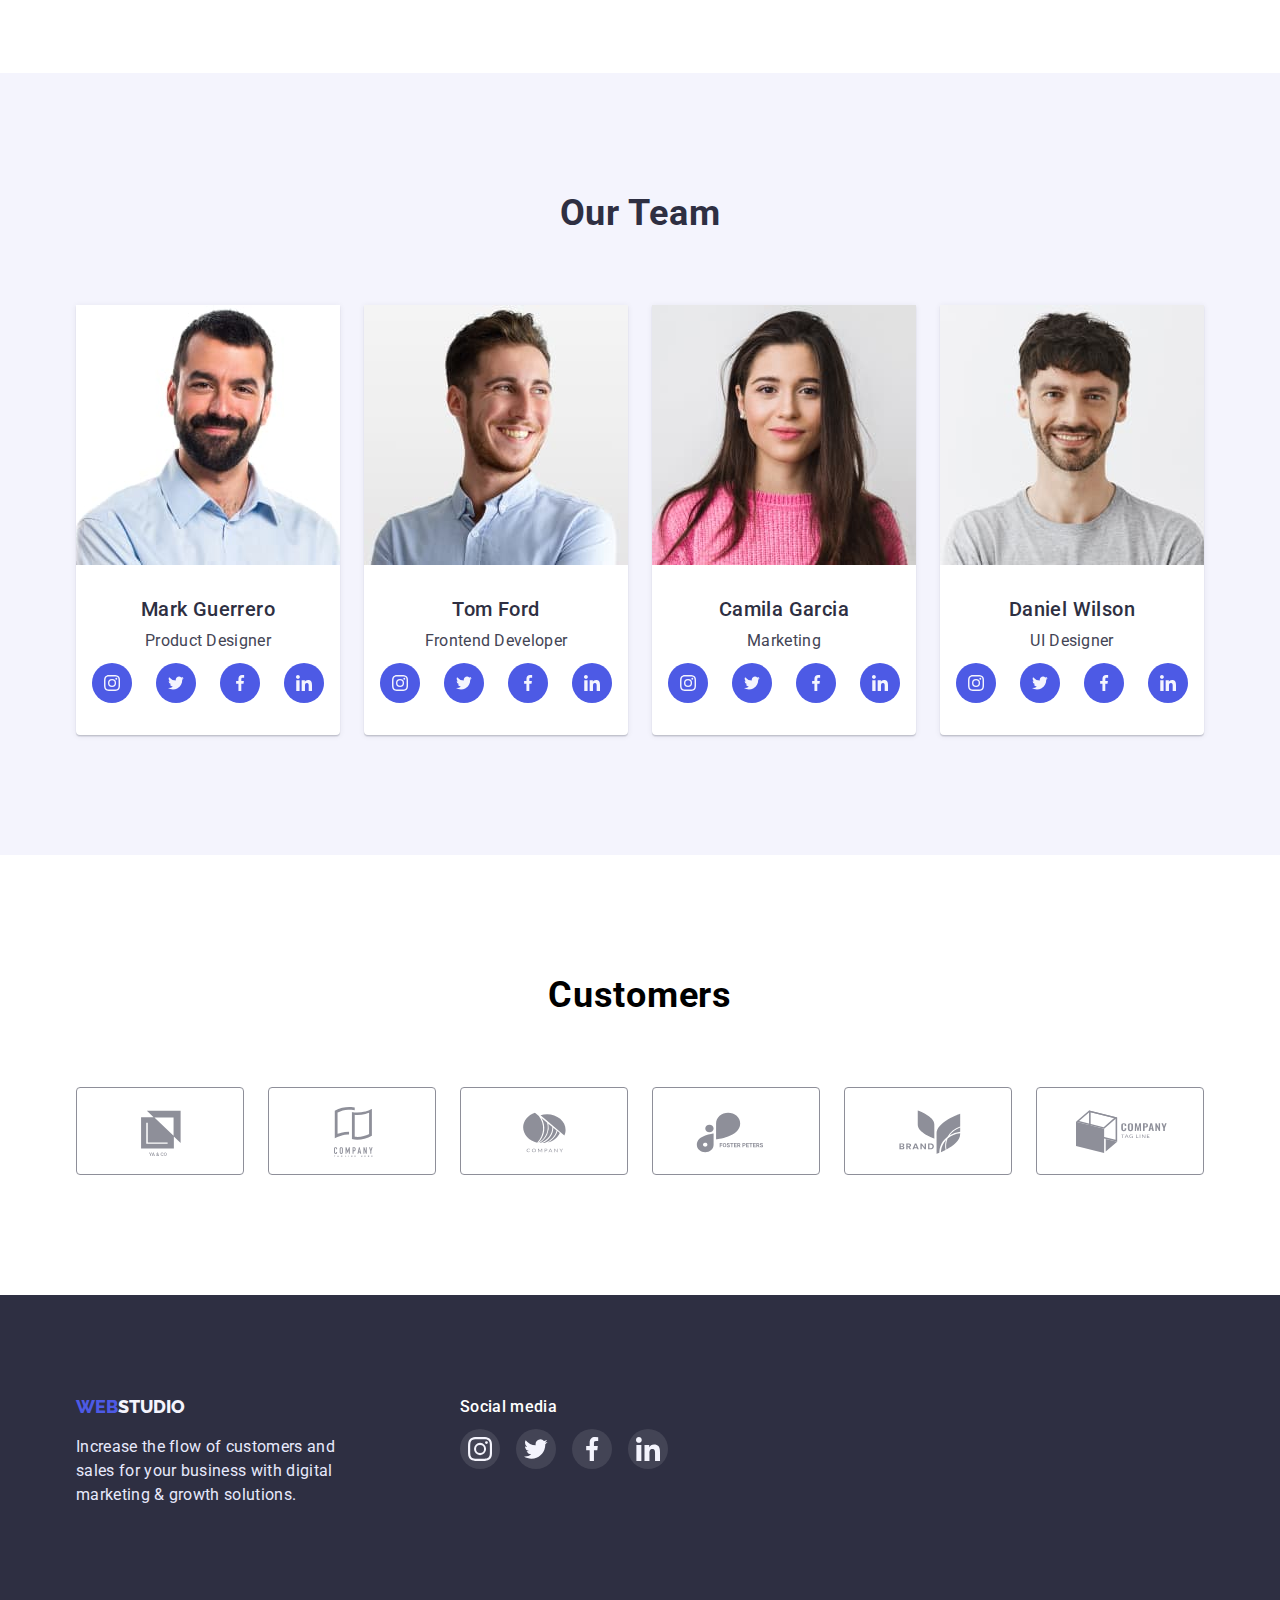
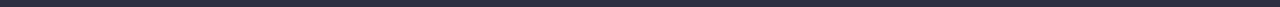
==== commit 0cd63f35: "1" ====
--- a/index.html
+++ b/index.html
@@ -24,7 +24,7 @@
             <nav class="main-nav">
                 <a href="#" class="logo1">Web<span class="logo2">Studio</span></a>
                 <ul class="menu-nav">
-                    <li class="header-bar"><a href="#" class="link">Studio</a></li>
+                    <li class="header-bar"><a href="#" class="link active">Studio</a></li>
                     <li class="header-bar"><a href="./portfolio.html" class="link">Portfolio</a></li>
                     <li class="header-bar"><a href="#" class="link">Contacts</a></li>
                 </ul>
@@ -40,7 +40,7 @@
         <section class="hero-section">
             <div class="container-hero">
                 <h1 class="hero">Effective Solutions<br>for Your Business</h1>
-                <a href="#" class="order-button">
+                <a href="#" class="order-button" data-modal-open>
                     Order Service
                 </a>
             </div>
@@ -367,6 +367,15 @@
 
         </div>
     </footer>
+    <div class="overlay is-hidden" data-modal>
+        <div class="modal ">
+            <button type="button" class="close-botton" data-modal-close>
+                <svg class="close-icon">
+                    <use href="/images/icons.svg#icon-close"></use>
+                </svg></button>
+        </div>
+    </div>
+    <script src="./JS/modal.js"></script>
 </body>
 
 
--- a/css/styles.css
+++ b/css/styles.css
@@ -279,13 +279,51 @@
     justify-content: space-between;
 }
 
+.project-block-top-text {
+    position: relative;
+    overflow: hidden;
+}
+
+.project-top-text {
+    height: 100%;
+    position: absolute;
+    top: 0;
+    font-family: 'Roboto';
+    font-style: normal;
+    font-weight: 400;
+    font-size: 16px;
+    line-height: 24px;
+    padding: 40px 32px;
+
+    transform: translateY(100%);
+    transition-property: transform;
+    transition-duration: 250ms;
+    transition-timing-function: cubic-bezier(cubic-bezier(0.4, 0, 0.2, 1));
+    transition-delay: 0ms;
+
+    color: var(--color-second-white);
+    background-color: #4D5AE5;
+}
+
+.project-port:hover .project-top-text {
+    transform: translateY(0);
+
+}
+
 .project-port {
-
     border-radius: 0px 0px 4px 4px;
     background: #FFFFFF;
     width: 360px;
     font-weight: 500;
     color: var(--color-brend2);
+    box-shadow: 0px;
+    transition-property: box-shadow, ;
+    transition-duration: 250ms;
+    transition-timing-function: cubic-bezier(0.4,
+            0,
+            0.2,
+            1);
+    transition-delay: 0;
 }
 
 .project-port:hover {
@@ -314,7 +352,15 @@
     height: 100%;
     background-color: var(--color-brend);
     border-radius: 100%;
-}
+    transition-property: background-color, ;
+    transition-duration: 250ms;
+    transition-timing-function: cubic-bezier(0.4,
+            0,
+            0.2,
+            1);
+    transition-delay: 0;
+}
+
 
 .soc-icon {
     fill: var(--color-second-white)
@@ -371,6 +417,11 @@
     color: var(--color-brend);
 }
 
+.mail:hover,
+.phone:hover {
+    color: var(--color-brend);
+}
+
 .link:hover {
     color: var(--color-brend);
 }
@@ -379,20 +430,27 @@
     position: relative;
 }
 
-.link:hover::after {
+
+
+.link.active::after {
     content: '';
     width: 100%;
     height: 4px;
     position: absolute;
     bottom: 0;
     right: 0;
-    background: #404BBF;
+    background-color: #404BBF;
     border-radius: 2px;
-
-}
+    color: var(--color-brend2);
+}
+
+.link.active {
+    color: var(--color-brend);
+}
+
+
 
 .link {
-    font-weight: 500;
     display: block;
     padding: 24px 0px;
     text-decoration: none;
@@ -401,6 +459,14 @@
     font-size: 16px;
     letter-spacing: 0.02em;
 
+    transition-property: color;
+    transition-duration: 250ms;
+    transition-timing-function: cubic-bezier(0.4,
+            0,
+            0.2,
+            1);
+    transition-delay: 0ms;
+
 
 }
 
@@ -413,6 +479,13 @@
     font-size: 16px;
     line-height: 24px;
 
+    transition-property: color;
+    transition-duration: 250ms;
+    transition-timing-function: cubic-bezier(0.4,
+            0,
+            0.2,
+            1);
+    transition-delay: 0ms;
 
     letter-spacing: 0.02em;
     text-decoration: none;
@@ -436,6 +509,13 @@
     font-size: 16px;
     line-height: 24px;
     letter-spacing: 0.04em;
+    transition-property: box-shadow, border, color, background-color;
+    transition-duration: 250ms;
+    transition-timing-function: cubic-bezier(0.4,
+            0,
+            0.2,
+            1);
+    transition-delay: 0ms;
 }
 
 .button:hover,
@@ -456,15 +536,19 @@
     line-height: 19px;
     letter-spacing: 0.04em;
     text-decoration: none;
-    background: #4D5AE5;
+    background-color: #4D5AE5;
     color: #FFFFFF;
     border-radius: 4px;
     cursor: pointer;
 
+    transition-property: background-color, box-shadow, border-radius;
+    transition-duration: 250ms;
+    transition-timing-function: cubic-bezier(0.4, 0, 0.2, 1);
+    transition-delay: 0ms;
 }
 
 .order-button:hover {
-    background: #4D5AE5;
+    background: #404BBF;
     box-shadow: 0px 1px 6px rgba(46, 47, 66, 0.08), 0px 1px 1px rgba(46, 47, 66, 0.16), 0px 2px 1px rgba(46, 47, 66, 0.08);
     border-radius: 4px;
 }
@@ -527,6 +611,10 @@
 
 .company-icon {
     fill: #8E8F99;
+    transition-property: fill;
+    transition-duration: 250ms;
+    transition-timing-function: cubic-bezier(0.4, 0, 0.2, 1);
+    transition-delay: 0ms;
 }
 
 .company-link:hover .company-icon,
@@ -591,8 +679,16 @@
     justify-content: center;
     width: 100%;
     height: 100%;
-    background: rgba(255, 255, 255, 0.1);
+    background-color: rgba(255, 255, 255, 0.1);
     border-radius: 100%;
+
+    transition-property: background-color, border-radius;
+    transition-duration: 250ms;
+    transition-timing-function: cubic-bezier(0.4,
+            0,
+            0.2,
+            1);
+    transition-delay: 0ms;
 }
 
 .soc-link-footer:hover,
@@ -605,4 +701,54 @@
     width: 24px;
     height: 24px;
     fill: var(--color-second-white)
+}
+
+.overlay {
+    padding-top: 88px;
+    width: 100%;
+    height: 100%;
+    background-color: rgba(17, 19, 25, 0.5);
+    position: fixed;
+    top: 0;
+
+    transition: opacity 250ms cubic-bezier(0.4, 0, 0.2, 1), visibility 250ms cubic-bezier(0.4, 0, 0.2, 1);
+}
+
+.modal {
+    border-radius: 4px;
+    display: flex;
+    justify-content: flex-end;
+    padding: 24px;
+    margin: auto;
+    width: 408px;
+    min-height: 576px;
+    background-color: #FCFCFC;
+}
+
+.close-icon {
+    display: flex;
+    justify-content: center;
+    margin: auto;
+    width: 8px;
+    height: 8px;
+}
+
+.close-botton {
+    cursor: pointer;
+    width: 24px;
+    height: 24px;
+    background-color: #E7E9FC;
+    border: 1px solid rgba(0, 0, 0, 0.1);
+    border-radius: 100%;
+}
+
+.close-botton:active {
+    background-color: var(--color-brend);
+    fill: var(--color-second-white);
+}
+
+.is-hidden {
+    opacity: 0;
+    visibility: hidden;
+    pointer-events: none;
 }